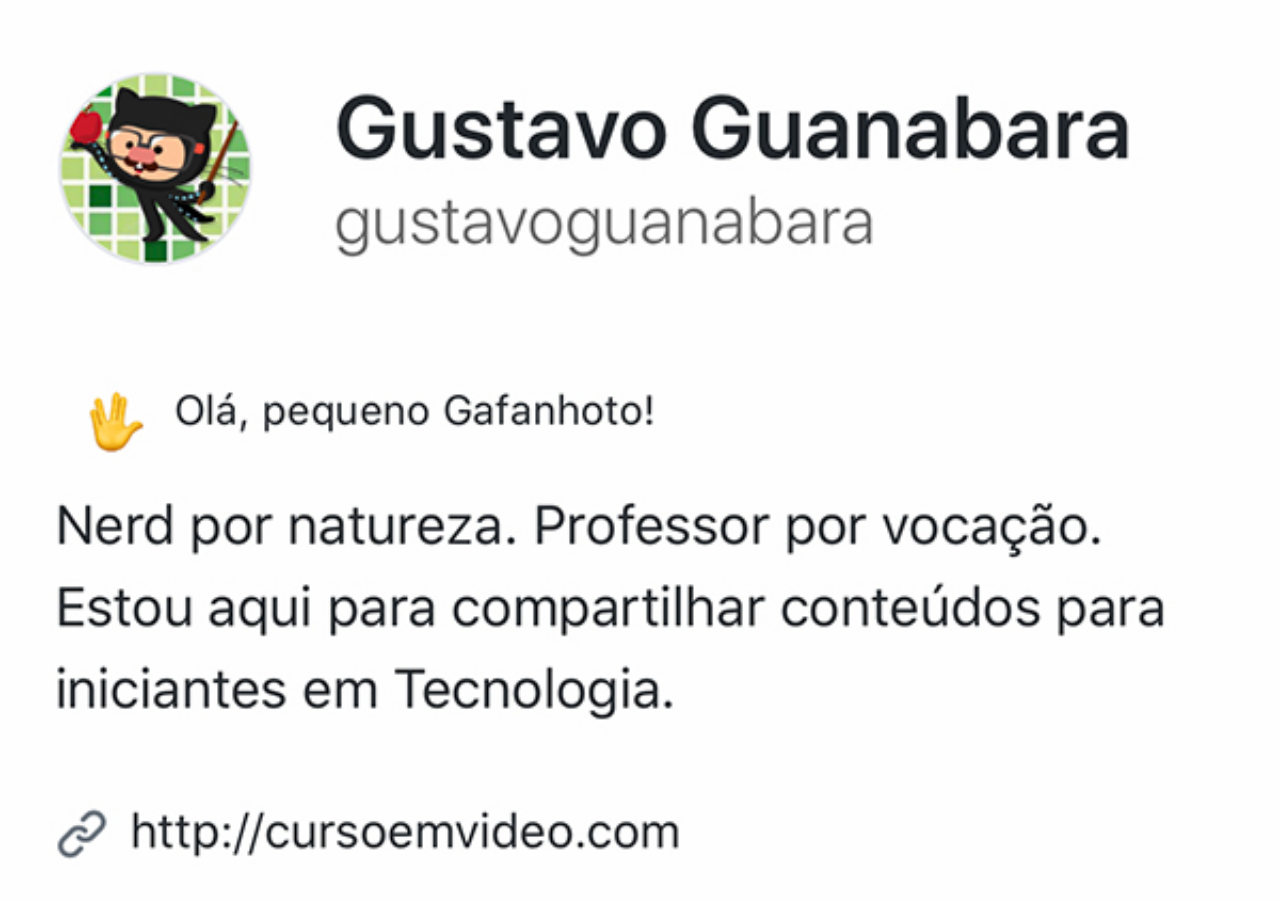
==== github.html @ 7fdb57db "new contents" ====
<!DOCTYPE html>
<html lang="en">
<head>
    <meta charset="UTF-8">
    <meta name="viewport" content="width=device-width, initial-scale=1.0">
    <title>Document</title>
</head>
<style>
    * {
        margin: 0px;
        padding: 0px;
    }

    body {
        width: 100vw;
        height: 100vh;
        background: black url("images/tela-github.jpg") no-repeat top center;
        background-size: cover;
        background-attachment: fixed;
    }
</style>
<body>
</body>
</html>
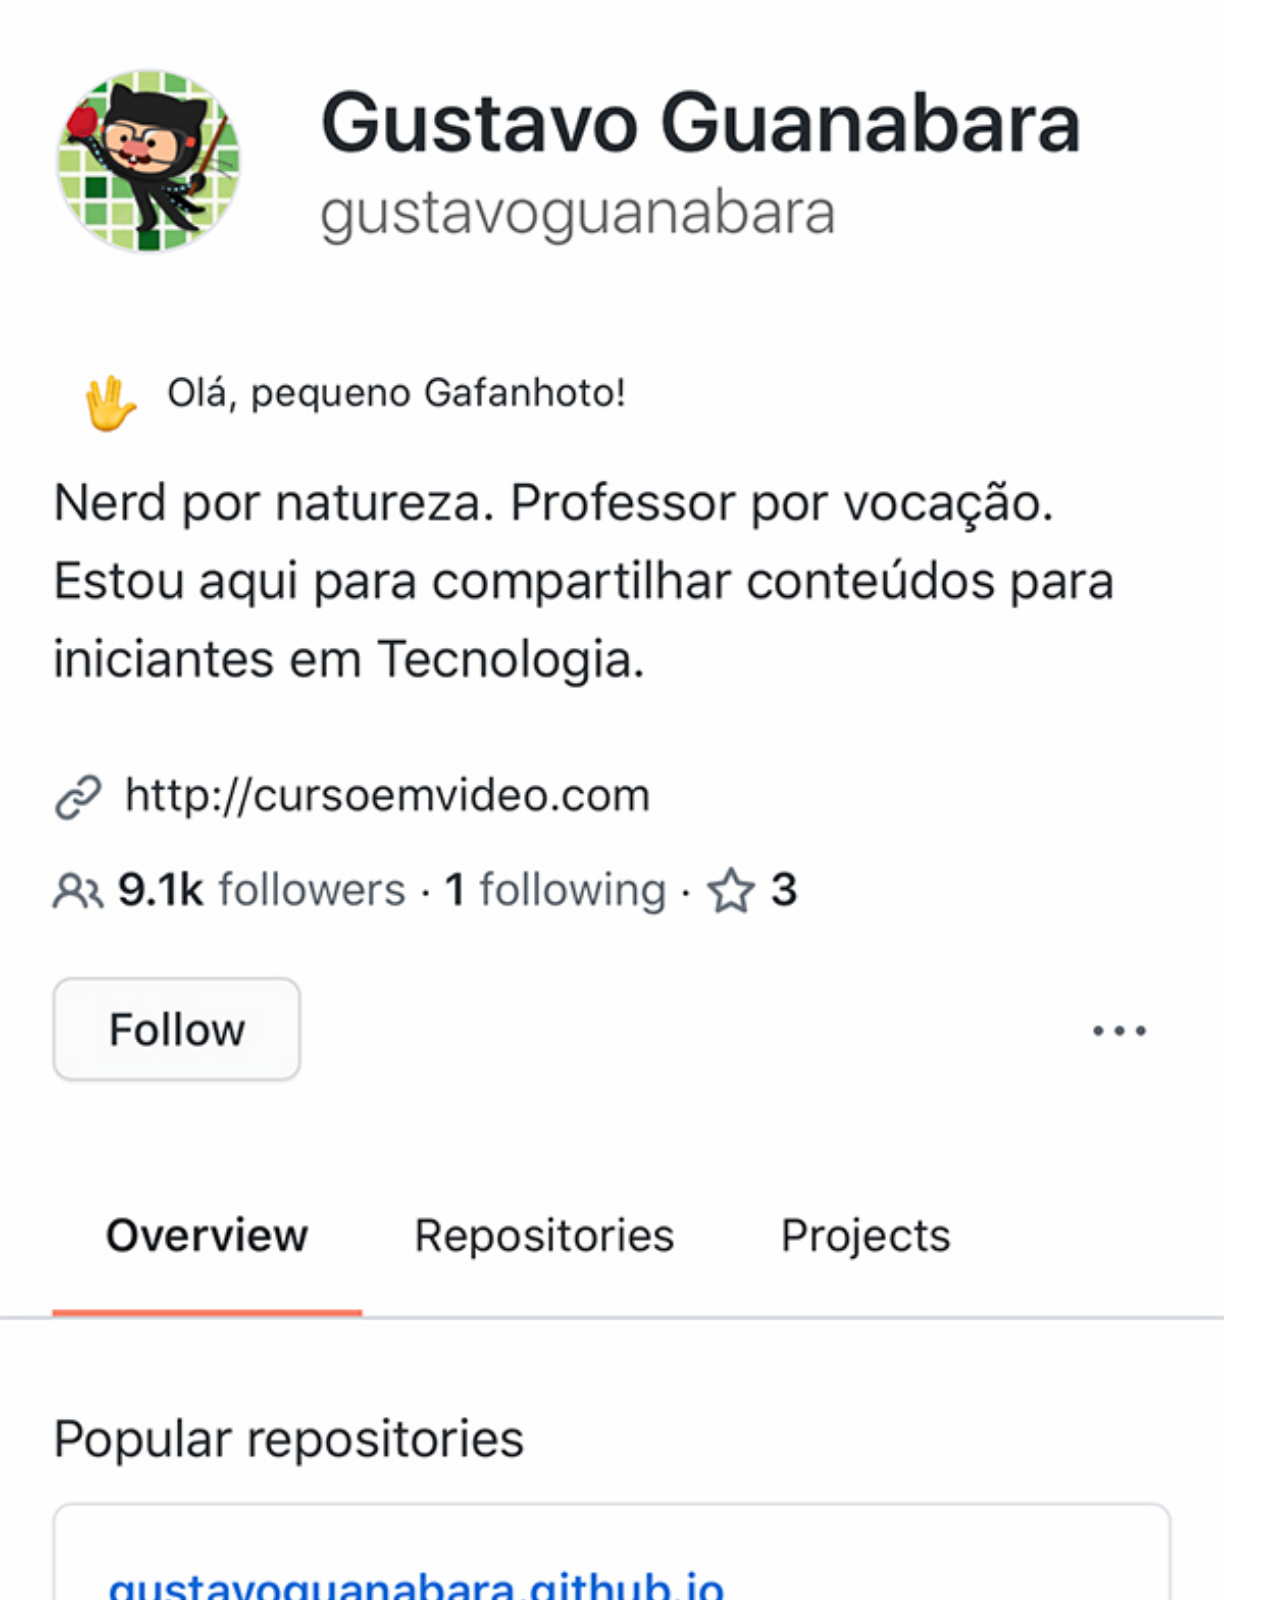
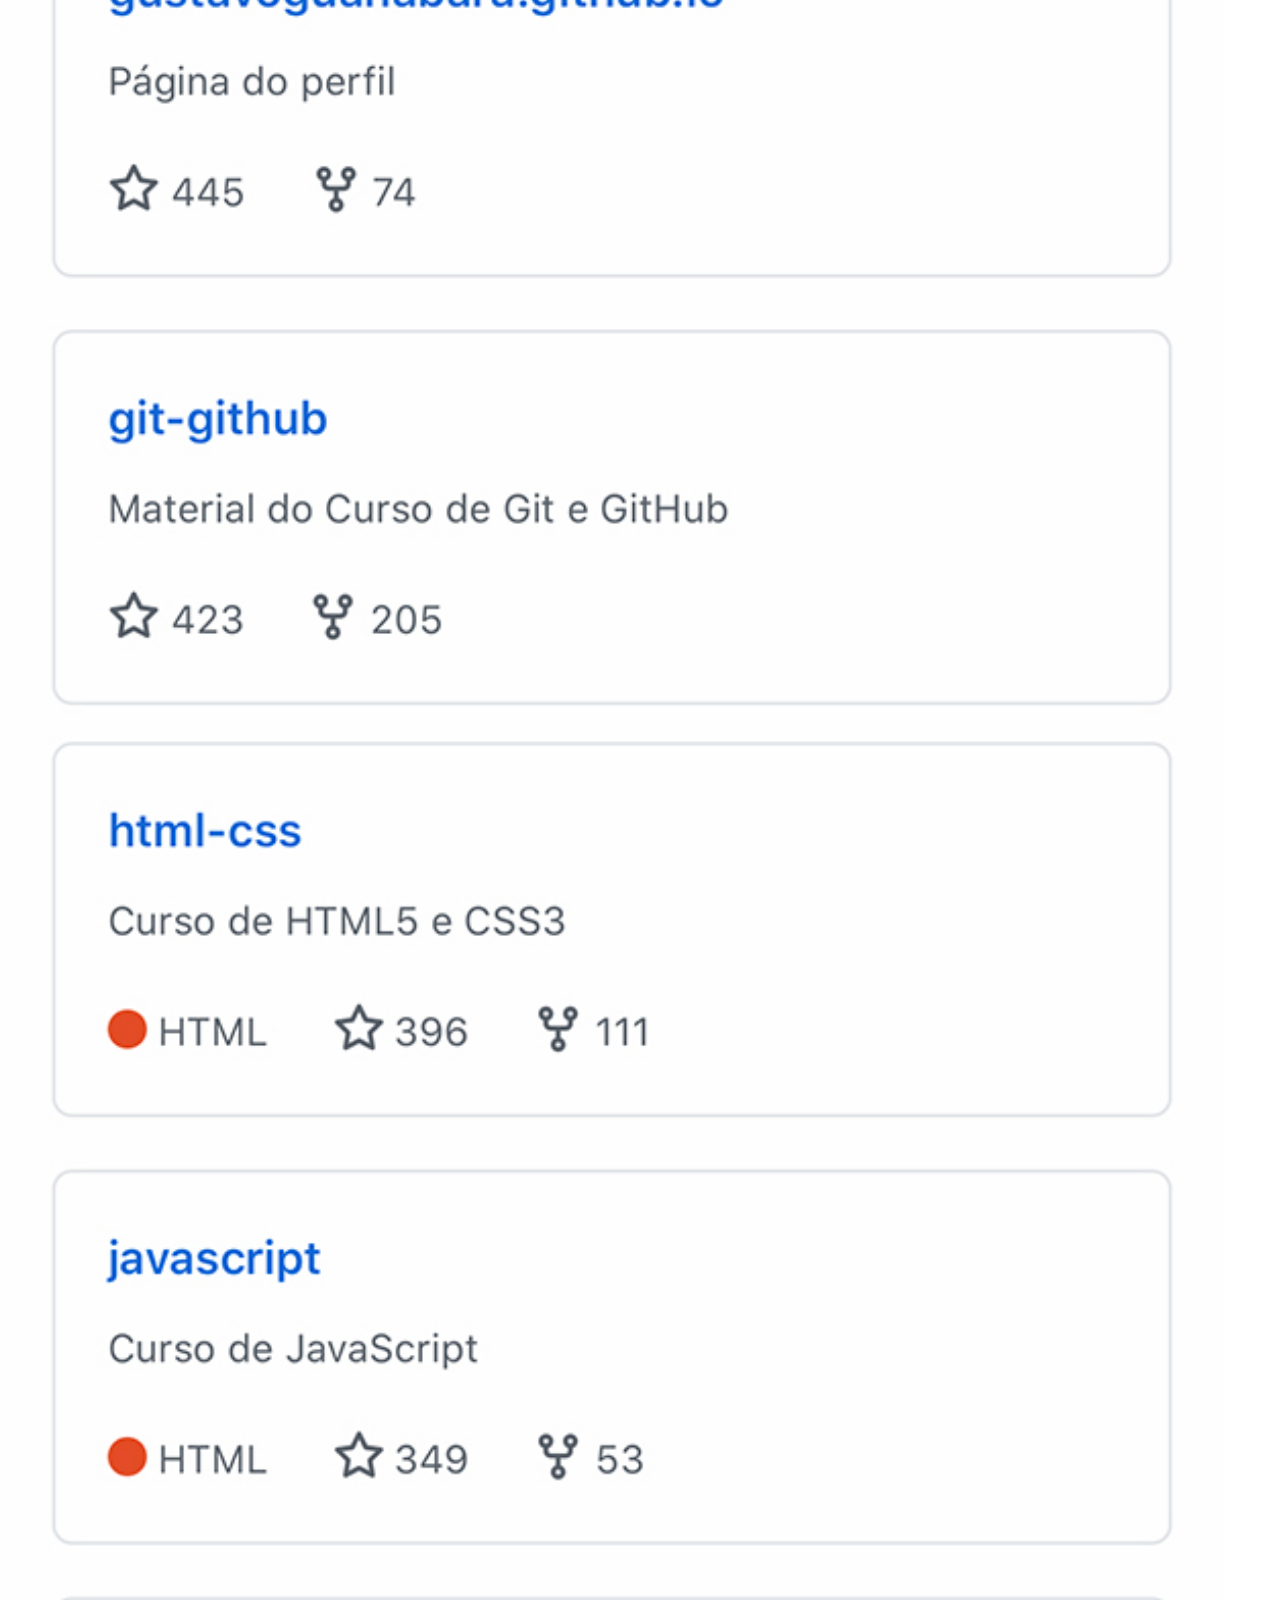
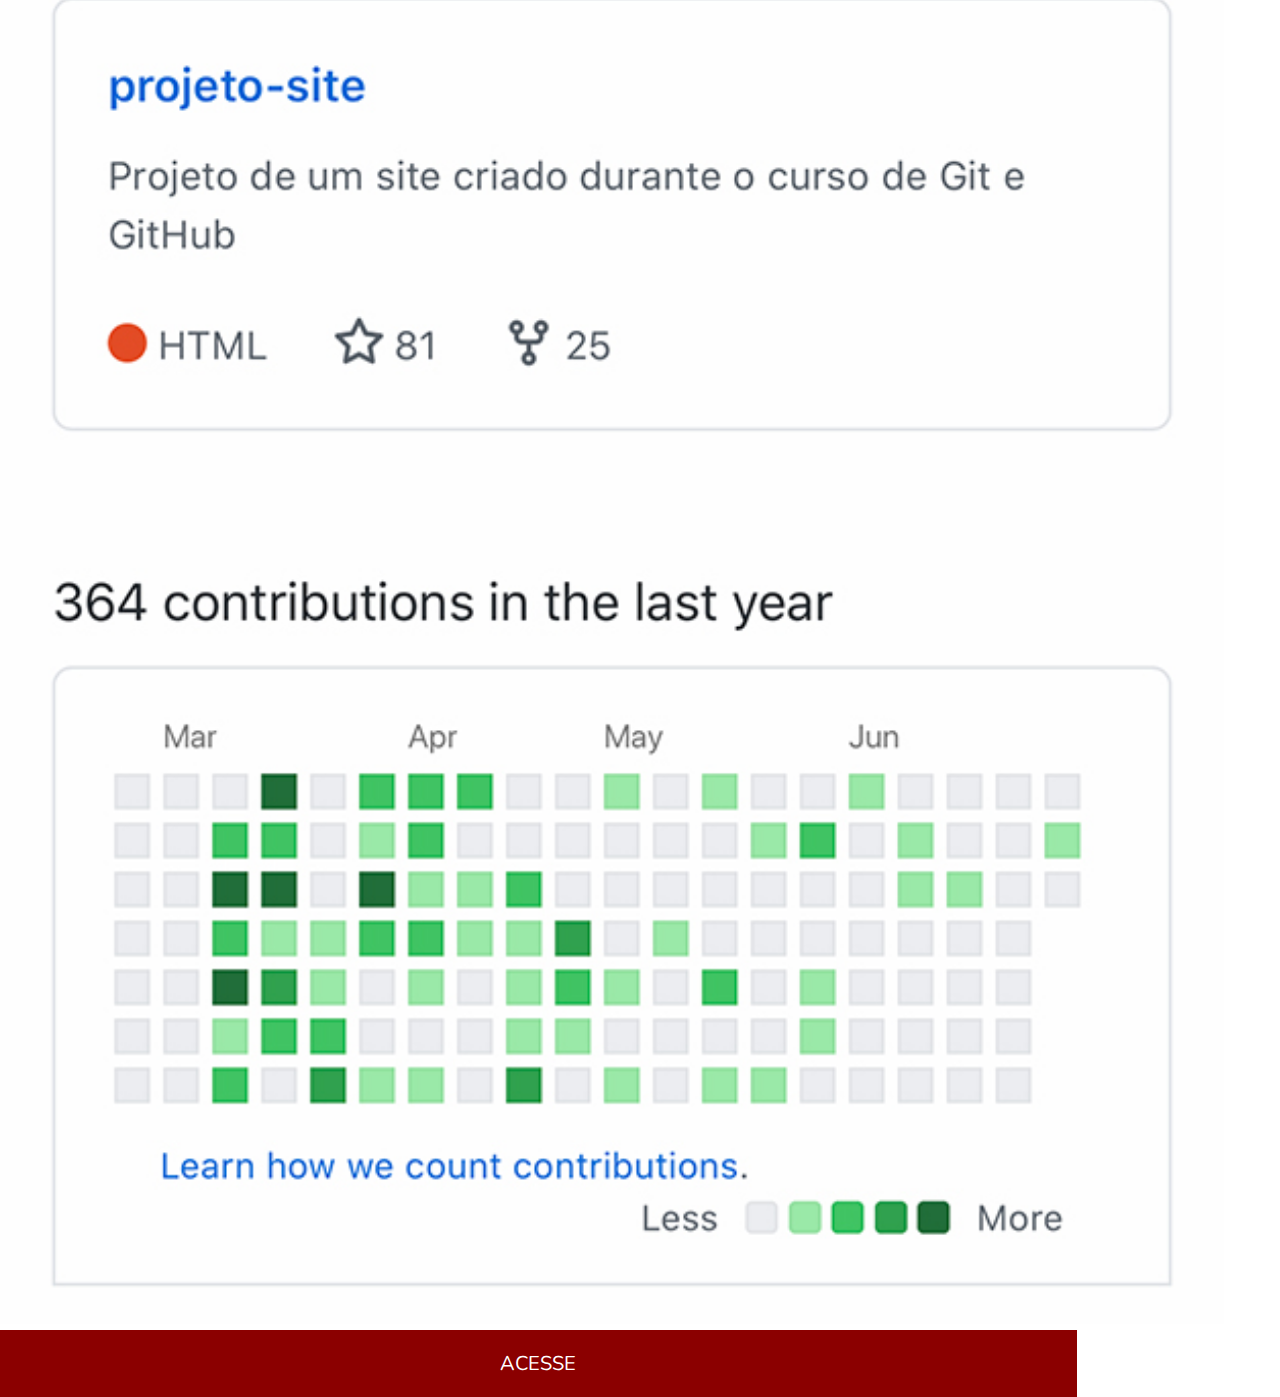
==== commit 964a2505: "alteração css" ====
--- a/github.html
+++ b/github.html
@@ -4,21 +4,10 @@
     <meta charset="UTF-8">
     <meta name="viewport" content="width=device-width, initial-scale=1.0">
     <title>Document</title>
+    <link rel="stylesheet" href="styles/social.css">
 </head>
-<style>
-    * {
-        margin: 0px;
-        padding: 0px;
-    }
-
-    body {
-        width: 100vw;
-        height: 100vh;
-        background: black url("images/tela-github.jpg") no-repeat top center;
-        background-size: cover;
-        background-attachment: fixed;
-    }
-</style>
 <body>
+    <img src="images/tela-github.jpg" alt="GitHub">
+    <a href="https://github.com/jeiellima" target="_blank">ACESSE</a>
 </body>
 </html>--- a/styles/social.css
+++ b/styles/social.css
@@ -0,0 +1,33 @@
+@charset "UTF-8";
+
+@import url('https://fonts.googleapis.com/css2?family=Nunito&display=swap');
+
+* {
+    margin: 0px;
+    padding: 0px;
+    font-family: 'Nunito', sans-serif;    
+}
+
+img {
+    width: 95.6vw;
+}
+::-webkit-scrollbar {
+    width: 0px;
+    height: 0px;
+}
+a {
+    display: block;
+    background-color: darkred;
+    padding: 20px;
+    text-align: center;
+    text-decoration: none;
+    color: white;
+    font-size: 20px;
+    transition: 0.3s;
+    width: 81vw;
+
+}
+
+a:hover {
+    background-color: red;
+}
